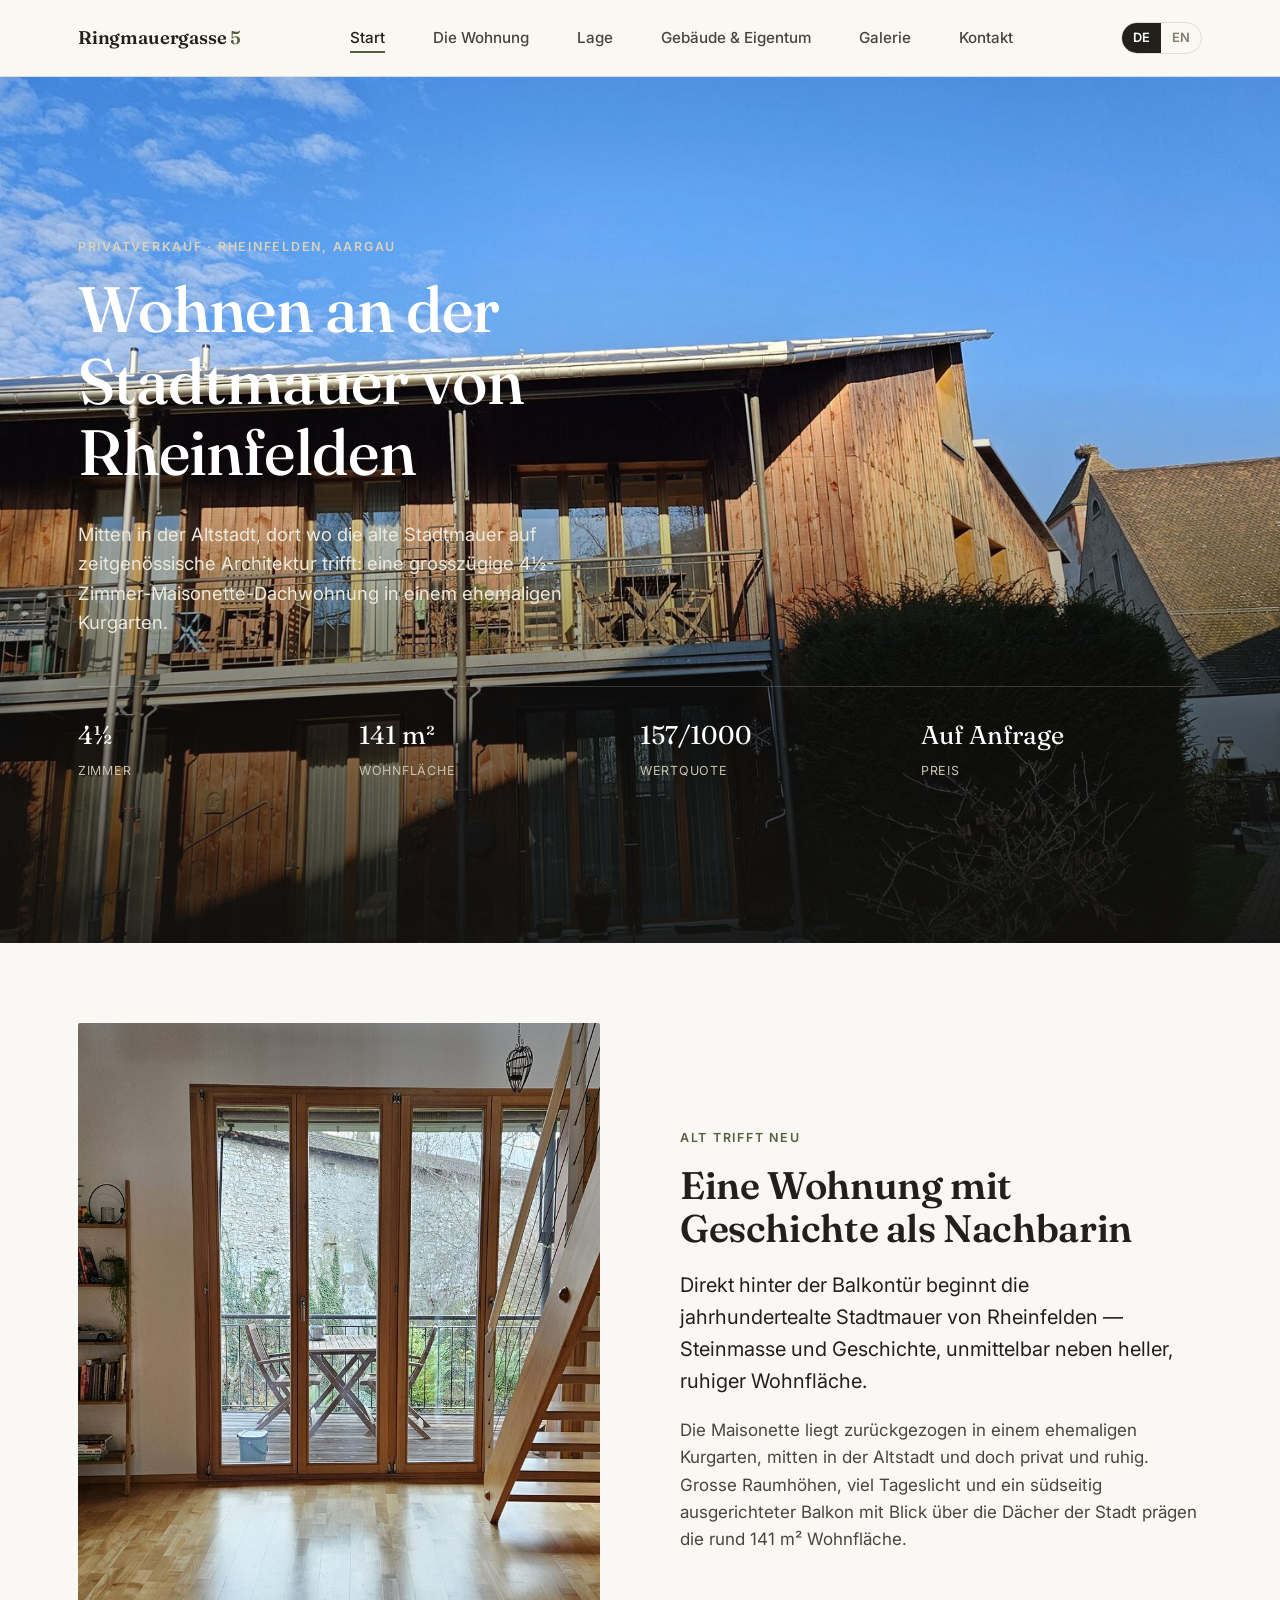
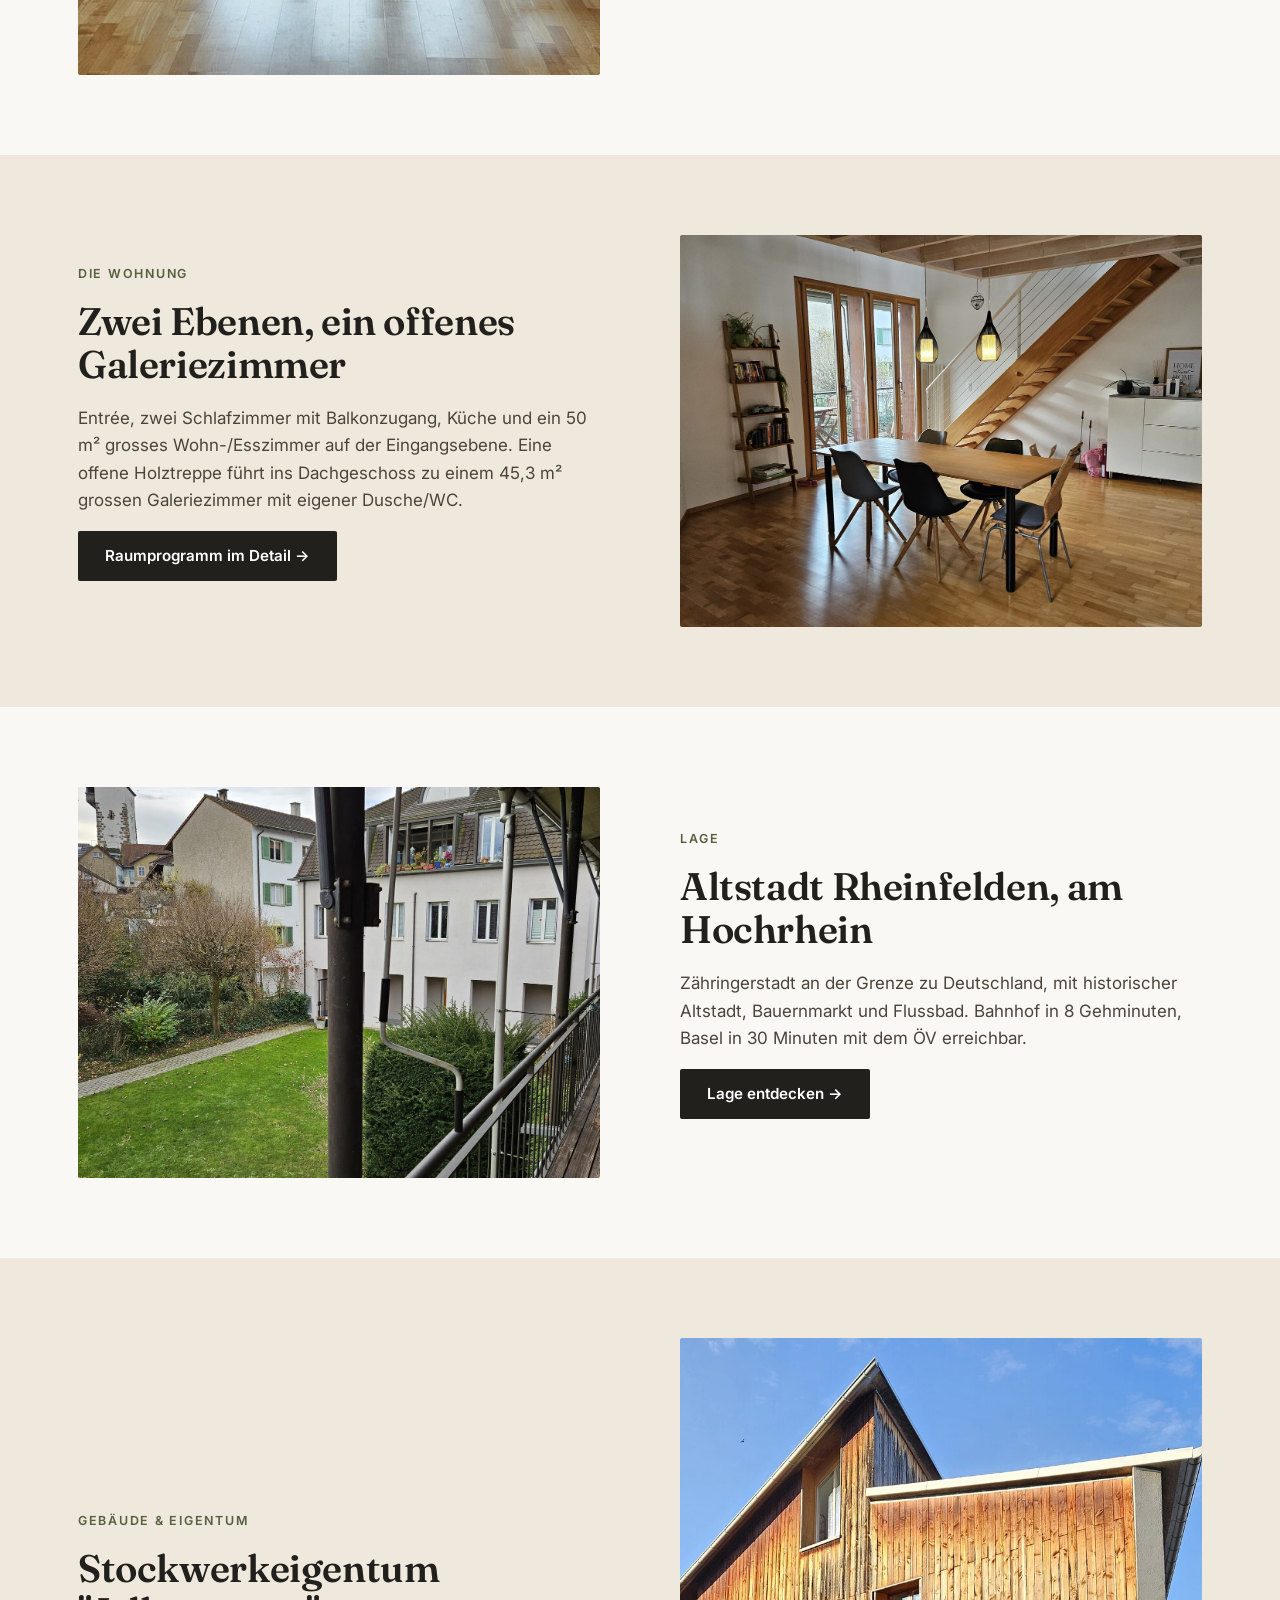
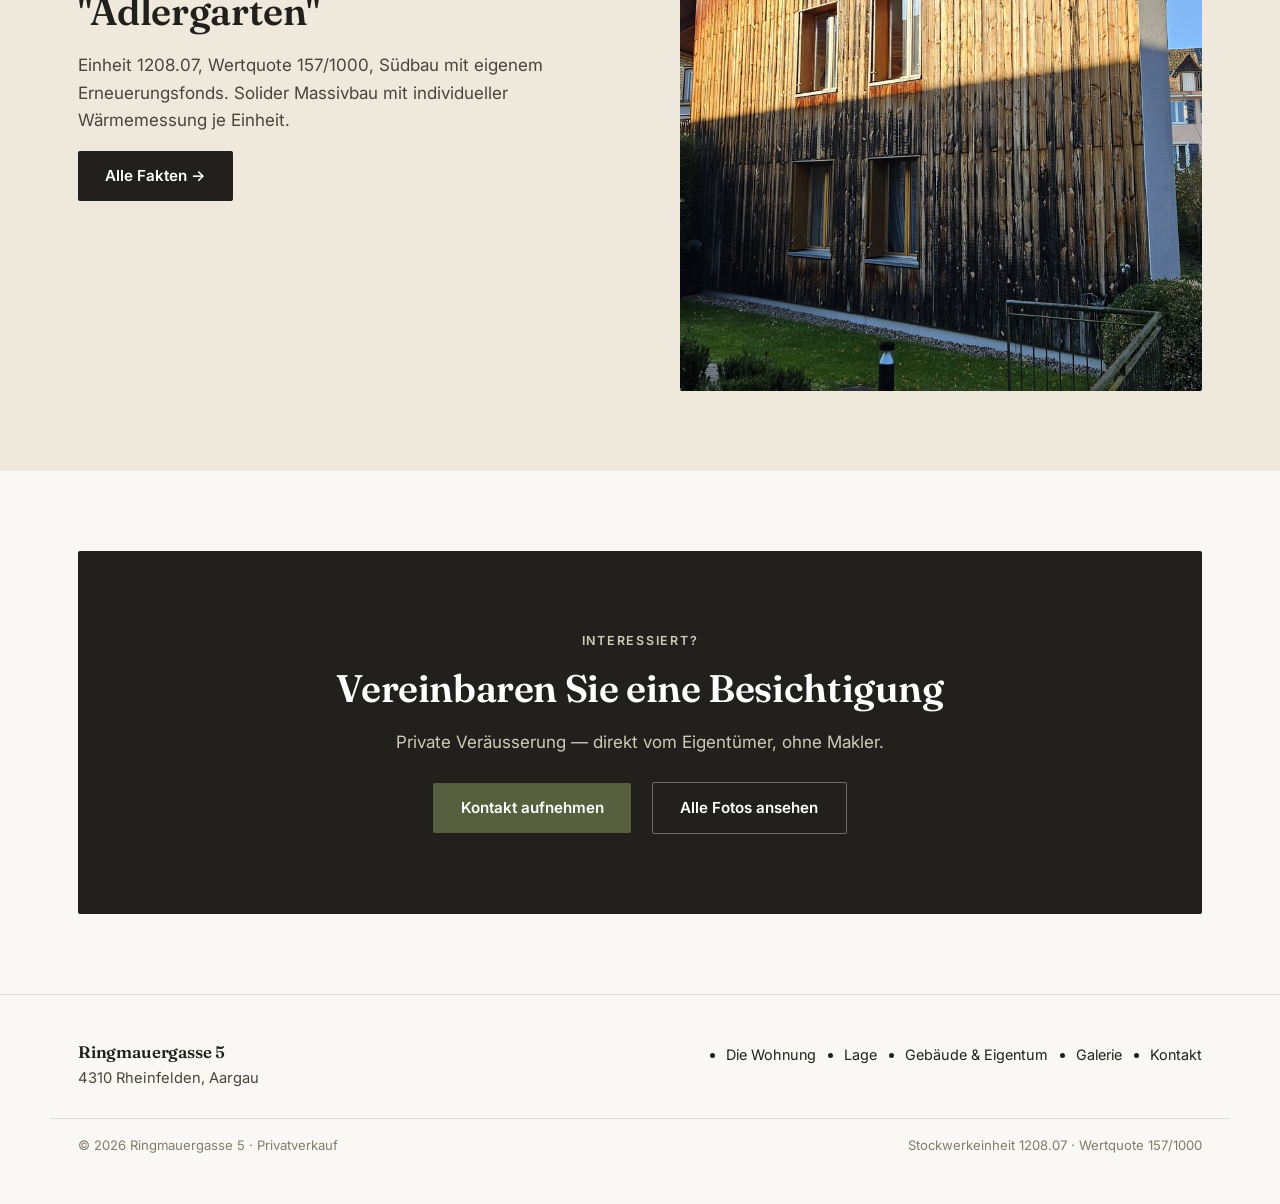
==== index.html @ 32dd04ff "Add full site: German and English pages, styles, photos" ====
<!DOCTYPE html>
<html lang="de">
<head>
<meta charset="UTF-8">
<meta name="viewport" content="width=device-width, initial-scale=1.0">
<title>Ringmauergasse 5, Rheinfelden — 4½-Zimmer-Maisonette-Dachwohnung</title>
<meta name="description" content="4½-Zimmer-Maisonette-Dachwohnung in der Altstadt von Rheinfelden, ca. 141 m², Wertquote 157/1000. Privatverkauf.">
<link rel="preconnect" href="https://fonts.googleapis.com">
<link rel="preconnect" href="https://fonts.gstatic.com" crossorigin>
<link href="https://fonts.googleapis.com/css2?family=Fraunces:opsz,wght@9..144,300..700&family=Inter:wght@400;500;600;700&display=swap" rel="stylesheet">
<link rel="stylesheet" href="assets/css/style.css">
</head>
<body>

<header class="site-header">
  <nav class="nav">
    <a href="index.html" class="nav-brand">Ringmauergasse <span>5</span></a>
    <button class="nav-toggle" aria-label="Menü">
      <span></span><span></span><span></span>
    </button>
    <ul class="nav-links">
      <li><a href="index.html" aria-current="page">Start</a></li>
      <li><a href="wohnung.html">Die Wohnung</a></li>
      <li><a href="lage.html">Lage</a></li>
      <li><a href="gebaeude.html">Gebäude &amp; Eigentum</a></li>
      <li><a href="galerie.html">Galerie</a></li>
      <li><a href="kontakt.html">Kontakt</a></li>
    </ul>
    <div class="nav-right">
      <div class="lang-toggle">
        <a href="index.html" class="active">DE</a>
        <a href="en/index.html">EN</a>
      </div>
    </div>
  </nav>
</header>

<section class="hero">
  <img src="assets/img/exterior-hero.jpg" alt="Fassade Ringmauergasse 5 im Abendlicht">
  <div class="hero-content">
    <span class="eyebrow">Privatverkauf · Rheinfelden, Aargau</span>
    <h1>Wohnen an der Stadtmauer von Rheinfelden</h1>
    <p class="hero-sub">Mitten in der Altstadt, dort wo die alte Stadtmauer auf zeitgenössische Architektur trifft: eine grosszügige 4½-Zimmer-Maisonette-Dachwohnung in einem ehemaligen Kurgarten.</p>
    <div class="facts-bar">
      <div><span class="num">4½</span><span class="label">Zimmer</span></div>
      <div><span class="num">141 m²</span><span class="label">Wohnfläche</span></div>
      <div><span class="num">157/1000</span><span class="label">Wertquote</span></div>
      <div><span class="num">Auf Anfrage</span><span class="label">Preis</span></div>
    </div>
  </div>
</section>

<section>
  <div class="container split">
    <div class="split-media tall">
      <img src="assets/img/balkon-mauer.jpg" alt="Blick vom Wohnzimmer durch die Balkontür auf die historische Stadtmauer">
    </div>
    <div>
      <span class="eyebrow">Alt trifft Neu</span>
      <h2>Eine Wohnung mit Geschichte als Nachbarin</h2>
      <p class="lede">Direkt hinter der Balkontür beginnt die jahrhundertealte Stadtmauer von Rheinfelden — Steinmasse und Geschichte, unmittelbar neben heller, ruhiger Wohnfläche.</p>
      <p>Die Maisonette liegt zurückgezogen in einem ehemaligen Kurgarten, mitten in der Altstadt und doch privat und ruhig. Grosse Raumhöhen, viel Tageslicht und ein südseitig ausgerichteter Balkon mit Blick über die Dächer der Stadt prägen die rund 141 m² Wohnfläche.</p>
    </div>
  </div>
</section>

<section class="section-alt">
  <div class="container split reverse">
    <div class="split-media wide">
      <img src="assets/img/essen-treppe.jpg" alt="Essbereich mit offener Holztreppe zur Galerie">
    </div>
    <div>
      <span class="eyebrow">Die Wohnung</span>
      <h2>Zwei Ebenen, ein offenes Galeriezimmer</h2>
      <p>Entrée, zwei Schlafzimmer mit Balkonzugang, Küche und ein 50 m² grosses Wohn-/Esszimmer auf der Eingangsebene. Eine offene Holztreppe führt ins Dachgeschoss zu einem 45,3 m² grossen Galeriezimmer mit eigener Dusche/WC.</p>
      <p><a href="wohnung.html" class="button" style="background:var(--color-ink)">Raumprogramm im Detail →</a></p>
    </div>
  </div>
</section>

<section>
  <div class="container split">
    <div class="split-media wide">
      <img src="assets/img/garten-aussicht.jpg" alt="Blick über den Gemeinschaftsgarten zu den Dächern der Altstadt">
    </div>
    <div>
      <span class="eyebrow">Lage</span>
      <h2>Altstadt Rheinfelden, am Hochrhein</h2>
      <p>Zähringerstadt an der Grenze zu Deutschland, mit historischer Altstadt, Bauernmarkt und Flussbad. Bahnhof in 8 Gehminuten, Basel in 30 Minuten mit dem ÖV erreichbar.</p>
      <p><a href="lage.html" class="button" style="background:var(--color-ink)">Lage entdecken →</a></p>
    </div>
  </div>
</section>

<section class="section-alt">
  <div class="container split reverse">
    <div class="split-media tall">
      <img src="assets/img/exterior-facade.jpg" alt="Dunkel lasierte Holzfassade des Neubaus">
    </div>
    <div>
      <span class="eyebrow">Gebäude &amp; Eigentum</span>
      <h2>Stockwerkeigentum "Adlergarten"</h2>
      <p>Einheit 1208.07, Wertquote 157/1000, Südbau mit eigenem Erneuerungsfonds. Solider Massivbau mit individueller Wärmemessung je Einheit.</p>
      <p><a href="gebaeude.html" class="button" style="background:var(--color-ink)">Alle Fakten →</a></p>
    </div>
  </div>
</section>

<section>
  <div class="container">
    <div class="cta-box">
      <span class="eyebrow" style="color:#cfc9ba">Interessiert?</span>
      <h2>Vereinbaren Sie eine Besichtigung</h2>
      <p>Private Veräusserung — direkt vom Eigentümer, ohne Makler.</p>
      <a href="kontakt.html" class="button">Kontakt aufnehmen</a>
      <a href="galerie.html" class="button-ghost">Alle Fotos ansehen</a>
    </div>
  </div>
</section>

<footer class="site-footer">
  <div class="container footer-grid">
    <div>
      <h3>Ringmauergasse 5</h3>
      <p>4310 Rheinfelden, Aargau</p>
    </div>
    <ul class="footer-links">
      <li><a href="wohnung.html">Die Wohnung</a></li>
      <li><a href="lage.html">Lage</a></li>
      <li><a href="gebaeude.html">Gebäude &amp; Eigentum</a></li>
      <li><a href="galerie.html">Galerie</a></li>
      <li><a href="kontakt.html">Kontakt</a></li>
    </ul>
  </div>
  <div class="container footer-bottom">
    <span>© 2026 Ringmauergasse 5 · Privatverkauf</span>
    <span>Stockwerkeinheit 1208.07 · Wertquote 157/1000</span>
  </div>
</footer>
<script src="assets/js/site.js"></script>
</body>
</html>
---- assets/css/style.css ----
/* ==========================================================================
   Ringmauergasse 5 — Design System
   Concept: the old town wall (stone, weight, history) meets the dark
   timber-clad addition (precise, modern, bold). Warm stone neutrals +
   near-black espresso/timber tone + a single muted garden green accent.
   ========================================================================== */

:root {
  /* Color */
  --color-bg: #faf8f4;
  --color-paper: #ffffff;
  --color-stone-100: #efe9dd;
  --color-stone-300: #ddd3bf;
  --color-stone-500: #b8a989;
  --color-ink: #21201c;
  --color-ink-soft: #4a443c;
  --color-ink-faint: #847b6c;
  --color-accent: #56603f;
  --color-accent-soft: #e7e9dd;
  --color-line: rgba(33, 32, 28, 0.12);

  /* Type */
  --font-serif: "Fraunces", "Iowan Old Style", "Georgia", serif;
  --font-sans: "Inter", -apple-system, "Helvetica Neue", Arial, sans-serif;

  /* Layout */
  --container: 1180px;
  --container-narrow: 760px;
  --space-1: 0.5rem;
  --space-2: 1rem;
  --space-3: 1.75rem;
  --space-4: 3rem;
  --space-5: 5rem;
  --space-6: 8rem;
  --radius: 2px;
}

/* ---- Reset ---- */
* { box-sizing: border-box; }
html { scroll-behavior: smooth; }
body {
  margin: 0;
  background: var(--color-bg);
  color: var(--color-ink);
  font-family: var(--font-sans);
  font-size: 17px;
  line-height: 1.6;
  -webkit-font-smoothing: antialiased;
}
img { max-width: 100%; display: block; }
a { color: inherit; text-decoration: none; }
ul { margin: 0; padding: 0; }
h1, h2, h3, h4 {
  font-family: var(--font-serif);
  font-weight: 600;
  line-height: 1.12;
  margin: 0 0 0.5em;
  letter-spacing: -0.01em;
}
h1 { font-size: clamp(2.4rem, 5vw, 4.2rem); font-weight: 500; }
h2 { font-size: clamp(1.7rem, 3vw, 2.5rem); }
h3 { font-size: 1.25rem; font-weight: 600; }
p { margin: 0 0 1em; color: var(--color-ink-soft); }
.eyebrow {
  font-family: var(--font-sans);
  font-size: 0.78rem;
  font-weight: 600;
  letter-spacing: 0.14em;
  text-transform: uppercase;
  color: var(--color-accent);
  display: block;
  margin-bottom: var(--space-2);
}

.container { max-width: var(--container); margin: 0 auto; padding: 0 var(--space-3); }
.container-narrow { max-width: var(--container-narrow); margin: 0 auto; padding: 0 var(--space-3); }

/* ---- Header / Nav ---- */
.site-header {
  position: sticky;
  top: 0;
  z-index: 50;
  background: rgba(250, 248, 244, 0.92);
  backdrop-filter: saturate(180%) blur(10px);
  border-bottom: 1px solid var(--color-line);
}
.nav {
  max-width: var(--container);
  margin: 0 auto;
  padding: 0 var(--space-3);
  display: flex;
  align-items: center;
  justify-content: space-between;
  height: 76px;
}
.nav-brand {
  font-family: var(--font-serif);
  font-size: 1.15rem;
  font-weight: 600;
  letter-spacing: -0.01em;
}
.nav-brand span { color: var(--color-accent); }
.nav-links {
  display: flex;
  gap: var(--space-4);
  list-style: none;
  font-size: 0.95rem;
  font-weight: 500;
}
.nav-links a {
  position: relative;
  padding: 0.3em 0;
  color: var(--color-ink-soft);
  transition: color 0.15s ease;
}
.nav-links a:hover, .nav-links a[aria-current="page"] { color: var(--color-ink); }
.nav-links a[aria-current="page"]::after {
  content: "";
  position: absolute;
  left: 0; right: 0; bottom: -2px;
  height: 2px;
  background: var(--color-accent);
}
.nav-right { display: flex; align-items: center; gap: var(--space-3); }
.lang-toggle {
  display: flex;
  border: 1px solid var(--color-line);
  border-radius: 20px;
  overflow: hidden;
  font-size: 0.8rem;
  font-weight: 600;
}
.lang-toggle a {
  padding: 0.4em 0.85em;
  color: var(--color-ink-faint);
}
.lang-toggle a.active { background: var(--color-ink); color: var(--color-paper); }
.nav-toggle {
  display: none;
  background: none;
  border: none;
  cursor: pointer;
  padding: 0.4em;
}
.nav-toggle span {
  display: block;
  width: 22px;
  height: 2px;
  background: var(--color-ink);
  margin: 5px 0;
}

@media (max-width: 860px) {
  .nav-links {
    position: absolute;
    top: 76px; left: 0; right: 0;
    flex-direction: column;
    gap: 0;
    background: var(--color-bg);
    border-bottom: 1px solid var(--color-line);
    max-height: 0;
    overflow: hidden;
    transition: max-height 0.25s ease;
  }
  .nav-links.open { max-height: 60vh; }
  .nav-links li { width: 100%; }
  .nav-links a { display: block; padding: 1em var(--space-3); }
  .nav-toggle { display: block; }
}

/* ---- Hero ---- */
.hero {
  position: relative;
  min-height: 78vh;
  display: flex;
  align-items: flex-end;
  background: var(--color-ink);
  overflow: hidden;
}
.hero img {
  position: absolute;
  inset: 0;
  width: 100%;
  height: 100%;
  object-fit: cover;
}
.hero::after {
  content: "";
  position: absolute;
  inset: 0;
  background: linear-gradient(180deg, rgba(33,32,28,0) 35%, rgba(20,19,16,0.82) 100%);
}
.hero-content {
  position: relative;
  z-index: 2;
  color: #fff;
  padding: var(--space-5) var(--space-3) var(--space-5);
  max-width: var(--container);
  margin: 0 auto;
  width: 100%;
}
.hero-content .eyebrow { color: #d8d2bd; }
.hero h1 { color: #fff; max-width: 16ch; }
.hero-sub {
  color: #ece8dc;
  font-size: 1.15rem;
  max-width: 42ch;
  margin-top: var(--space-2);
}
.page-hero {
  min-height: 46vh;
}

/* ---- Key facts bar ---- */
.facts-bar {
  display: grid;
  grid-template-columns: repeat(4, 1fr);
  border-top: 1px solid rgba(255,255,255,0.18);
  margin-top: var(--space-4);
  padding-top: var(--space-3);
}
.facts-bar div { padding-right: var(--space-3); }
.facts-bar .num {
  font-family: var(--font-serif);
  font-size: 1.6rem;
  display: block;
  color: #fff;
}
.facts-bar .label {
  font-size: 0.78rem;
  letter-spacing: 0.06em;
  text-transform: uppercase;
  color: #c8c2ae;
}
@media (max-width: 700px) {
  .facts-bar { grid-template-columns: repeat(2, 1fr); row-gap: var(--space-3); }
}

/* ---- Sections ---- */
section { padding: var(--space-5) 0; }
.section-tight { padding: var(--space-4) 0; }
.section-alt { background: var(--color-stone-100); }
.section-dark { background: var(--color-ink); color: #fff; }
.section-dark p { color: #cfc9ba; }
.section-dark h2 { color: #fff; }

.lede {
  font-size: 1.25rem;
  color: var(--color-ink);
  max-width: 38ch;
}

.split {
  display: grid;
  grid-template-columns: 1fr 1fr;
  gap: var(--space-5);
  align-items: center;
}
.split.reverse .split-media { order: 2; }
@media (max-width: 860px) {
  .split { grid-template-columns: 1fr; gap: var(--space-3); }
  .split.reverse .split-media { order: 0; }
}
.split-media img { border-radius: var(--radius); width: 100%; height: 100%; object-fit: cover; }
.split-media.tall img { aspect-ratio: 4/5; }
.split-media.wide img { aspect-ratio: 4/3; }

/* ---- Room list / facts table ---- */
.room-list { border-top: 1px solid var(--color-line); margin-top: var(--space-3); }
.room-list .room {
  display: flex;
  justify-content: space-between;
  gap: var(--space-3);
  padding: var(--space-2) 0;
  border-bottom: 1px solid var(--color-line);
}
.room-list .room-name { font-weight: 500; color: var(--color-ink); }
.room-list .room-size {
  font-family: var(--font-serif);
  color: var(--color-ink-faint);
  white-space: nowrap;
}

.fact-grid {
  display: grid;
  grid-template-columns: repeat(3, 1fr);
  gap: var(--space-3);
  margin-top: var(--space-3);
}
.fact-card {
  background: var(--color-paper);
  border: 1px solid var(--color-line);
  padding: var(--space-3);
}
.fact-card .num { font-family: var(--font-serif); font-size: 1.7rem; display: block; }
.fact-card .label { font-size: 0.85rem; color: var(--color-ink-faint); margin-top: 0.2em; }
@media (max-width: 700px) {
  .fact-grid { grid-template-columns: 1fr 1fr; }
}

/* ---- Photo grid (Galerie) ---- */
.photo-grid {
  display: grid;
  grid-template-columns: repeat(3, 1fr);
  gap: var(--space-2);
}
.photo-grid img { width: 100%; height: 100%; object-fit: cover; aspect-ratio: 4/3; border-radius: var(--radius); }
.photo-grid figure { margin: 0; }
.photo-grid figure.tall img { aspect-ratio: 3/4; }
.photo-grid figcaption {
  font-size: 0.8rem;
  color: var(--color-ink-faint);
  margin-top: 0.4em;
}
@media (max-width: 860px) {
  .photo-grid { grid-template-columns: repeat(2, 1fr); }
}
@media (max-width: 540px) {
  .photo-grid { grid-template-columns: 1fr; }
}

/* ---- Distances list ---- */
.distance-list { margin-top: var(--space-3); }
.distance-list .row {
  display: flex;
  justify-content: space-between;
  padding: 0.6em 0;
  border-bottom: 1px solid var(--color-line);
  font-size: 0.98rem;
}
.distance-list .row span:last-child { font-family: var(--font-serif); color: var(--color-ink); }

/* ---- CTA / Contact ---- */
.cta-box {
  background: var(--color-ink);
  color: #fff;
  padding: var(--space-5) var(--space-4);
  border-radius: var(--radius);
  text-align: center;
}
.cta-box h2 { color: #fff; }
.cta-box p { color: #cfc9ba; max-width: 48ch; margin: 0 auto 1.5em; }
.button {
  display: inline-block;
  background: var(--color-accent);
  color: #fff;
  font-weight: 600;
  font-size: 0.95rem;
  padding: 0.85em 1.8em;
  border-radius: 2px;
  transition: background 0.15s ease;
}
.button:hover { background: #444f31; }
.button-ghost {
  display: inline-block;
  border: 1px solid rgba(255,255,255,0.35);
  color: #fff;
  font-weight: 600;
  font-size: 0.95rem;
  padding: 0.85em 1.8em;
  border-radius: 2px;
  margin-left: var(--space-2);
}
.contact-grid {
  display: grid;
  grid-template-columns: repeat(2, 1fr);
  gap: var(--space-3);
  margin-top: var(--space-4);
}
.contact-card {
  background: var(--color-paper);
  border: 1px solid var(--color-line);
  padding: var(--space-4);
}
.contact-card h3 { margin-bottom: 0.3em; }
.contact-card a.value {
  font-family: var(--font-serif);
  font-size: 1.3rem;
  color: var(--color-ink);
}
@media (max-width: 700px) {
  .contact-grid { grid-template-columns: 1fr; }
}

/* ---- Footer ---- */
.site-footer {
  border-top: 1px solid var(--color-line);
  padding: var(--space-4) 0;
}
.footer-grid {
  display: flex;
  justify-content: space-between;
  align-items: flex-start;
  flex-wrap: wrap;
  gap: var(--space-3);
}
.footer-grid h3 { font-size: 1.05rem; margin-bottom: 0.3em; }
.footer-grid p { font-size: 0.92rem; margin: 0; }
.footer-links { display: flex; gap: var(--space-3); font-size: 0.9rem; }
.footer-bottom {
  margin-top: var(--space-3);
  padding-top: var(--space-2);
  border-top: 1px solid var(--color-line);
  font-size: 0.82rem;
  color: var(--color-ink-faint);
  display: flex;
  justify-content: space-between;
  flex-wrap: wrap;
  gap: 0.5em;
}

/* ---- Misc ---- */
.placeholder-note {
  display: inline-block;
  margin-top: 0.6em;
  font-size: 0.82rem;
  color: var(--color-ink-faint);
  font-style: italic;
}
.divider { border: none; border-top: 1px solid var(--color-line); margin: var(--space-4) 0; }
.center { text-align: center; }
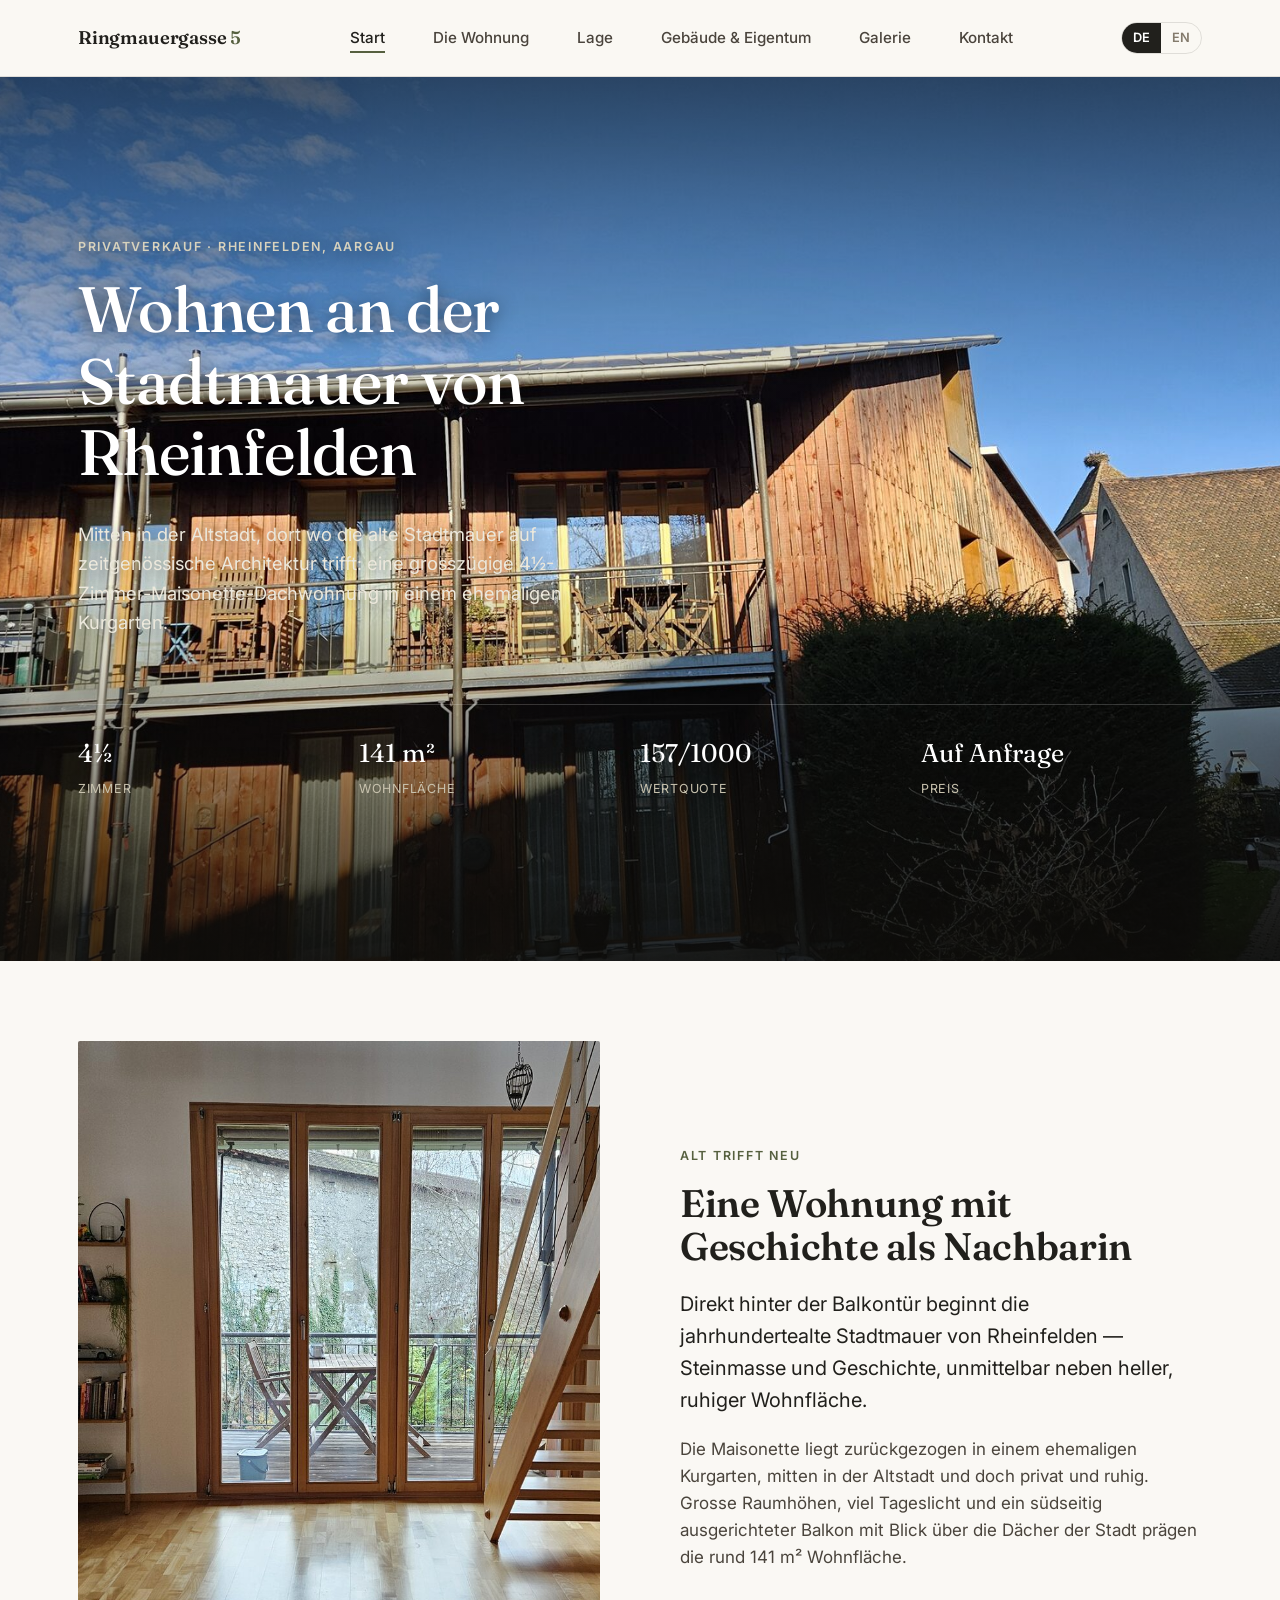
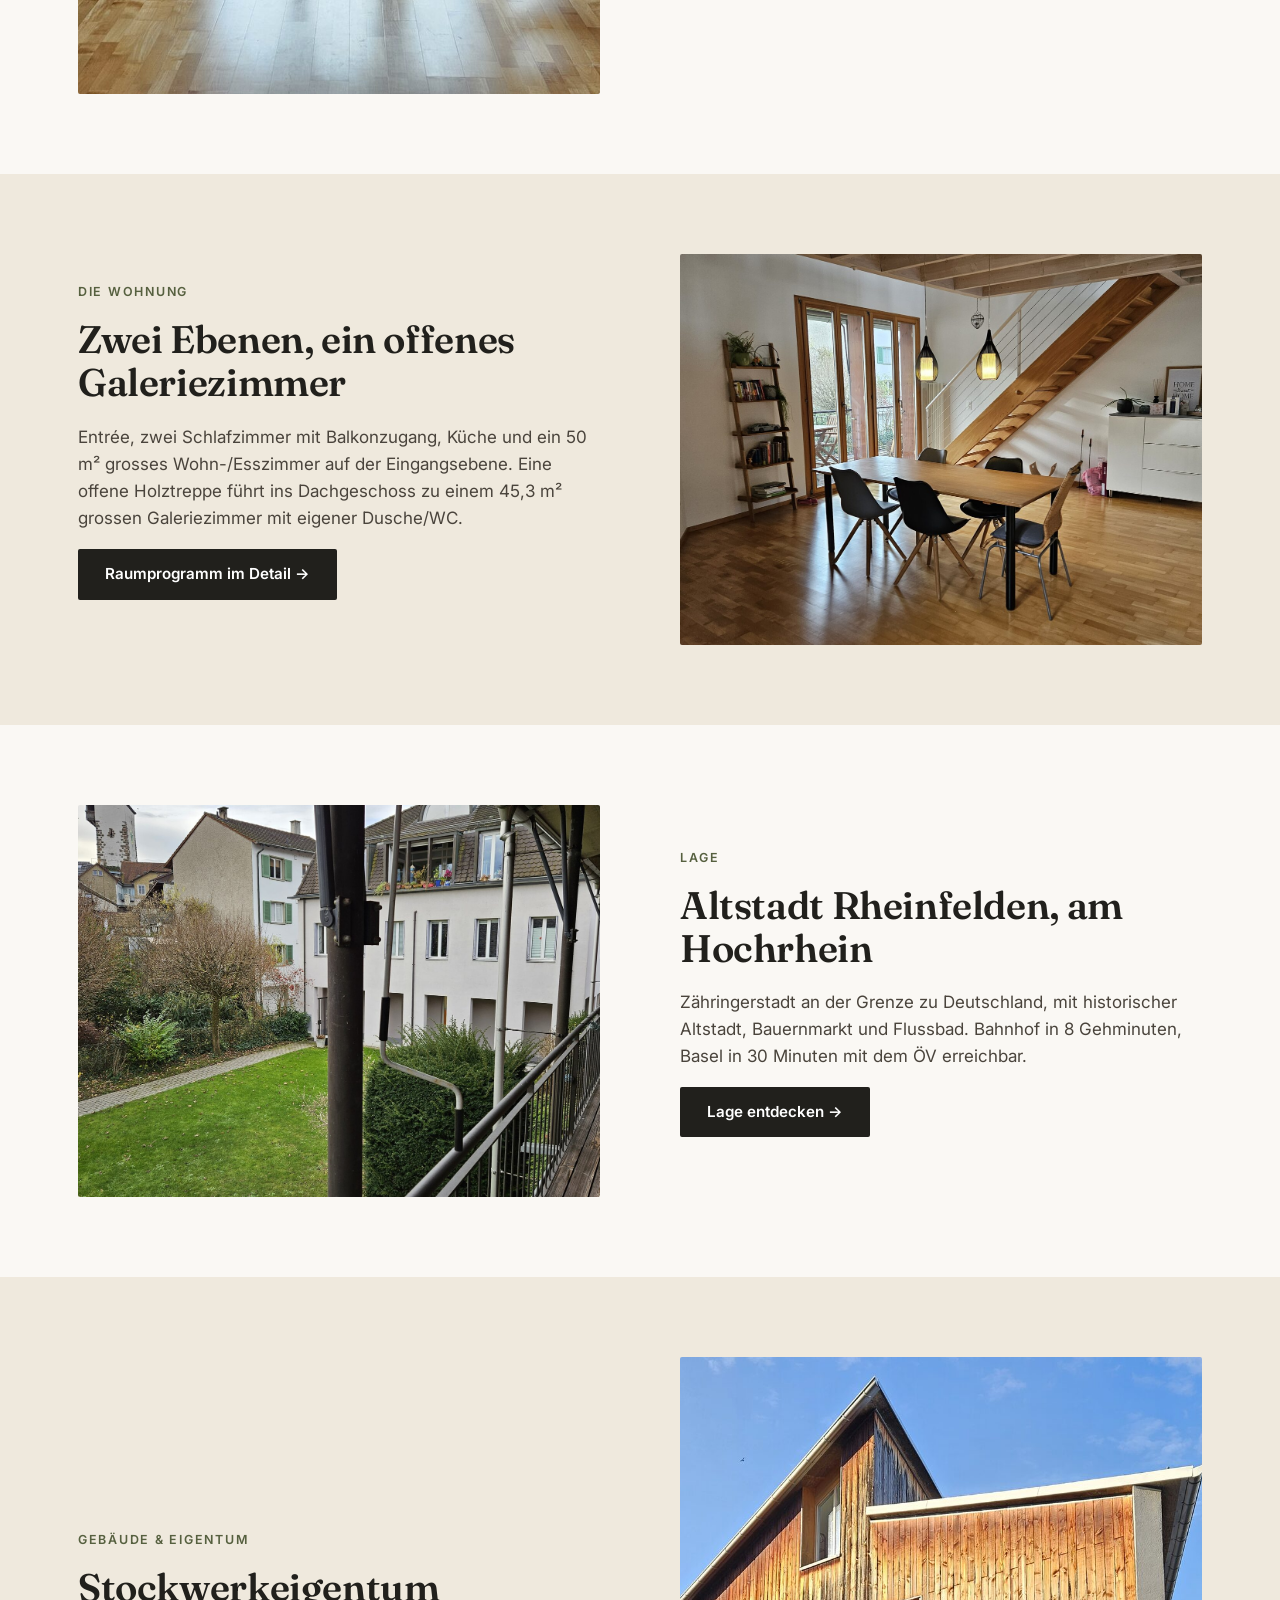
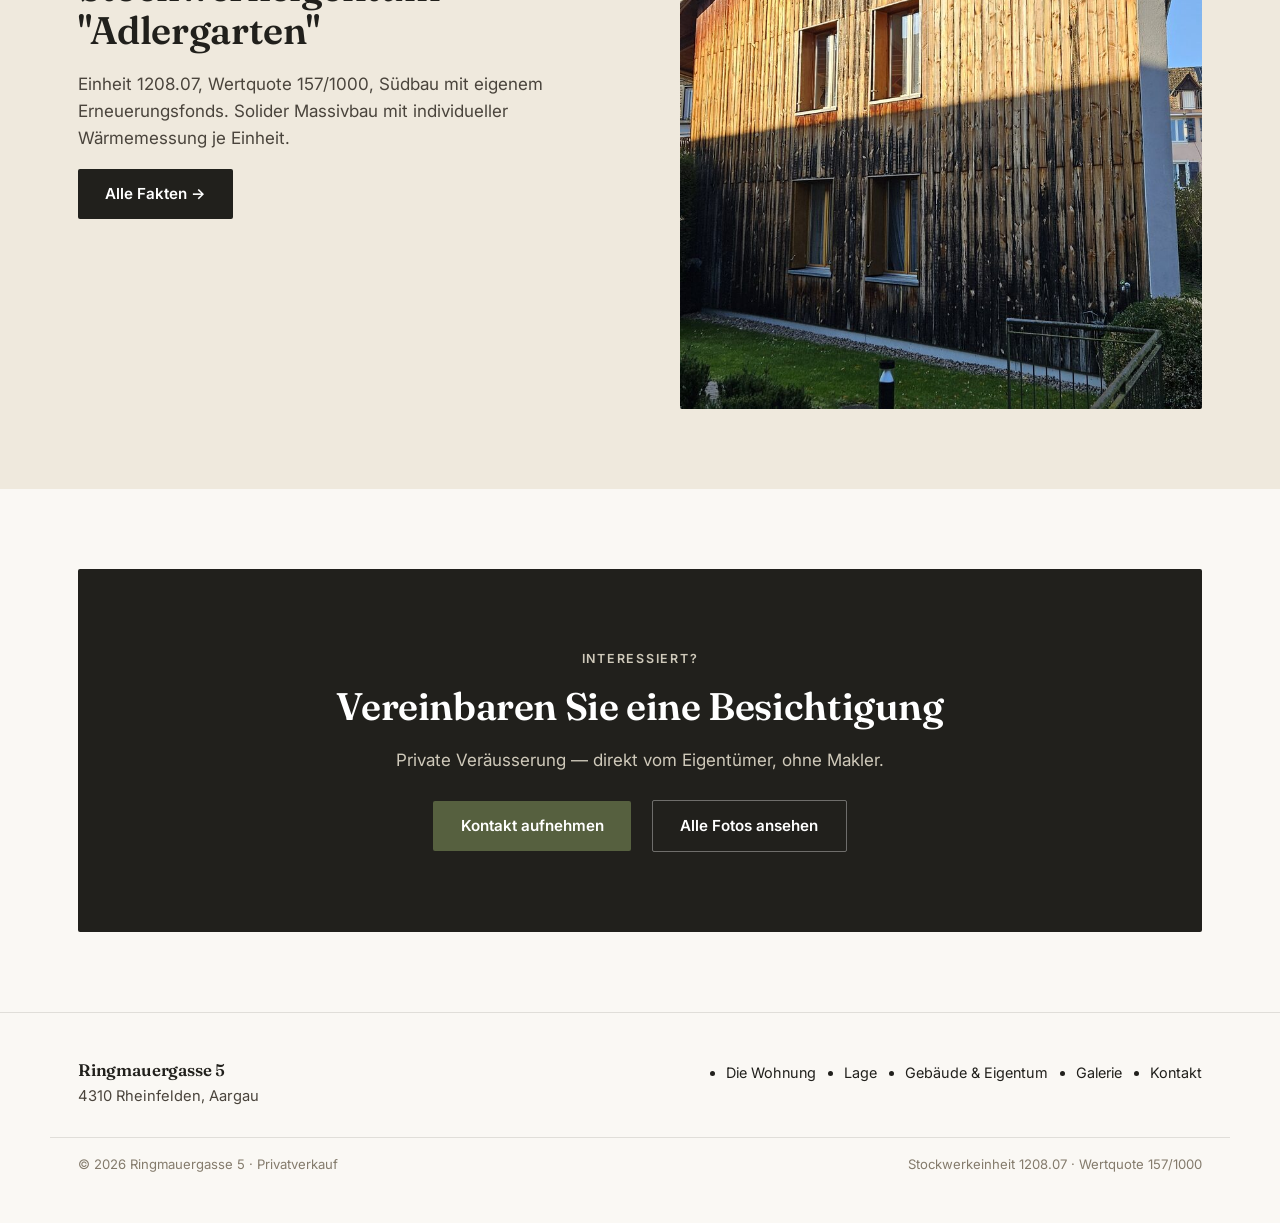
==== commit 97924a05: "Fix hero headline position and contrast" ====
--- a/index.html
+++ b/index.html
@@ -35,12 +35,14 @@
   </nav>
 </header>
 
-<section class="hero">
+<section class="hero hero-home">
   <img src="assets/img/exterior-hero.jpg" alt="Fassade Ringmauergasse 5 im Abendlicht">
   <div class="hero-content">
-    <span class="eyebrow">Privatverkauf · Rheinfelden, Aargau</span>
-    <h1>Wohnen an der Stadtmauer von Rheinfelden</h1>
-    <p class="hero-sub">Mitten in der Altstadt, dort wo die alte Stadtmauer auf zeitgenössische Architektur trifft: eine grosszügige 4½-Zimmer-Maisonette-Dachwohnung in einem ehemaligen Kurgarten.</p>
+    <div class="hero-text">
+      <span class="eyebrow">Privatverkauf · Rheinfelden, Aargau</span>
+      <h1>Wohnen an der Stadtmauer von Rheinfelden</h1>
+      <p class="hero-sub">Mitten in der Altstadt, dort wo die alte Stadtmauer auf zeitgenössische Architektur trifft: eine grosszügige 4½-Zimmer-Maisonette-Dachwohnung in einem ehemaligen Kurgarten.</p>
+    </div>
     <div class="facts-bar">
       <div><span class="num">4½</span><span class="label">Zimmer</span></div>
       <div><span class="num">141 m²</span><span class="label">Wohnfläche</span></div>
--- a/assets/css/style.css
+++ b/assets/css/style.css
@@ -211,6 +211,38 @@
   min-height: 46vh;
 }
 
+/* Home hero: headline group anchored high (in the sky), facts-bar anchored
+   low — independent of each other, so the headline never has to compete
+   with the roofline/facade for contrast. */
+.hero-home {
+  align-items: stretch;
+}
+.hero-home::after {
+  background: linear-gradient(
+    180deg,
+    rgba(15, 14, 11, 0.58) 0%,
+    rgba(15, 14, 11, 0.26) 24%,
+    rgba(15, 14, 11, 0) 42%,
+    rgba(15, 14, 11, 0) 58%,
+    rgba(15, 14, 11, 0.55) 84%,
+    rgba(15, 14, 11, 0.82) 100%
+  );
+}
+.hero-home .hero-content {
+  display: flex;
+  flex-direction: column;
+  justify-content: space-between;
+  height: 100%;
+}
+.hero-home .hero-text {
+  max-width: 46ch;
+}
+.hero-home .eyebrow,
+.hero-home h1,
+.hero-home .hero-sub {
+  text-shadow: 0 3px 18px rgba(0, 0, 0, 0.55);
+}
+
 /* ---- Key facts bar ---- */
 .facts-bar {
   display: grid;
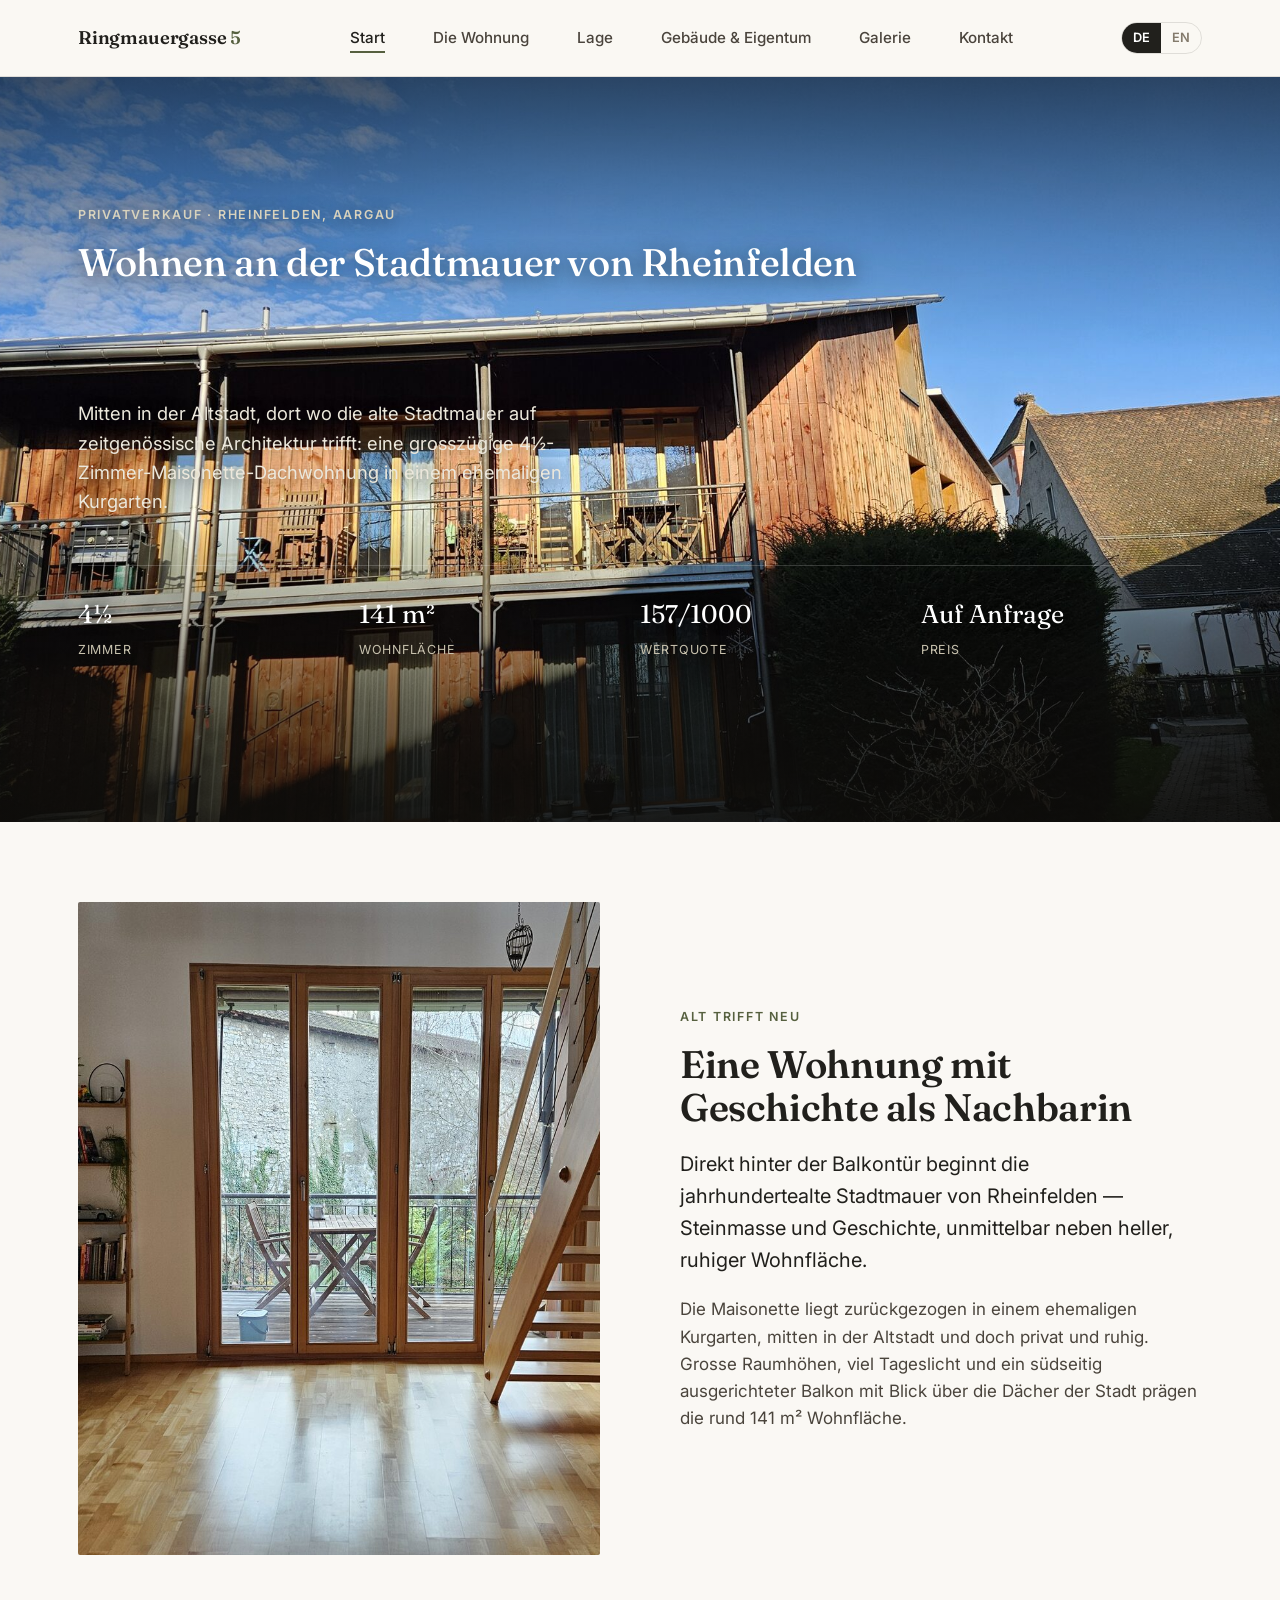
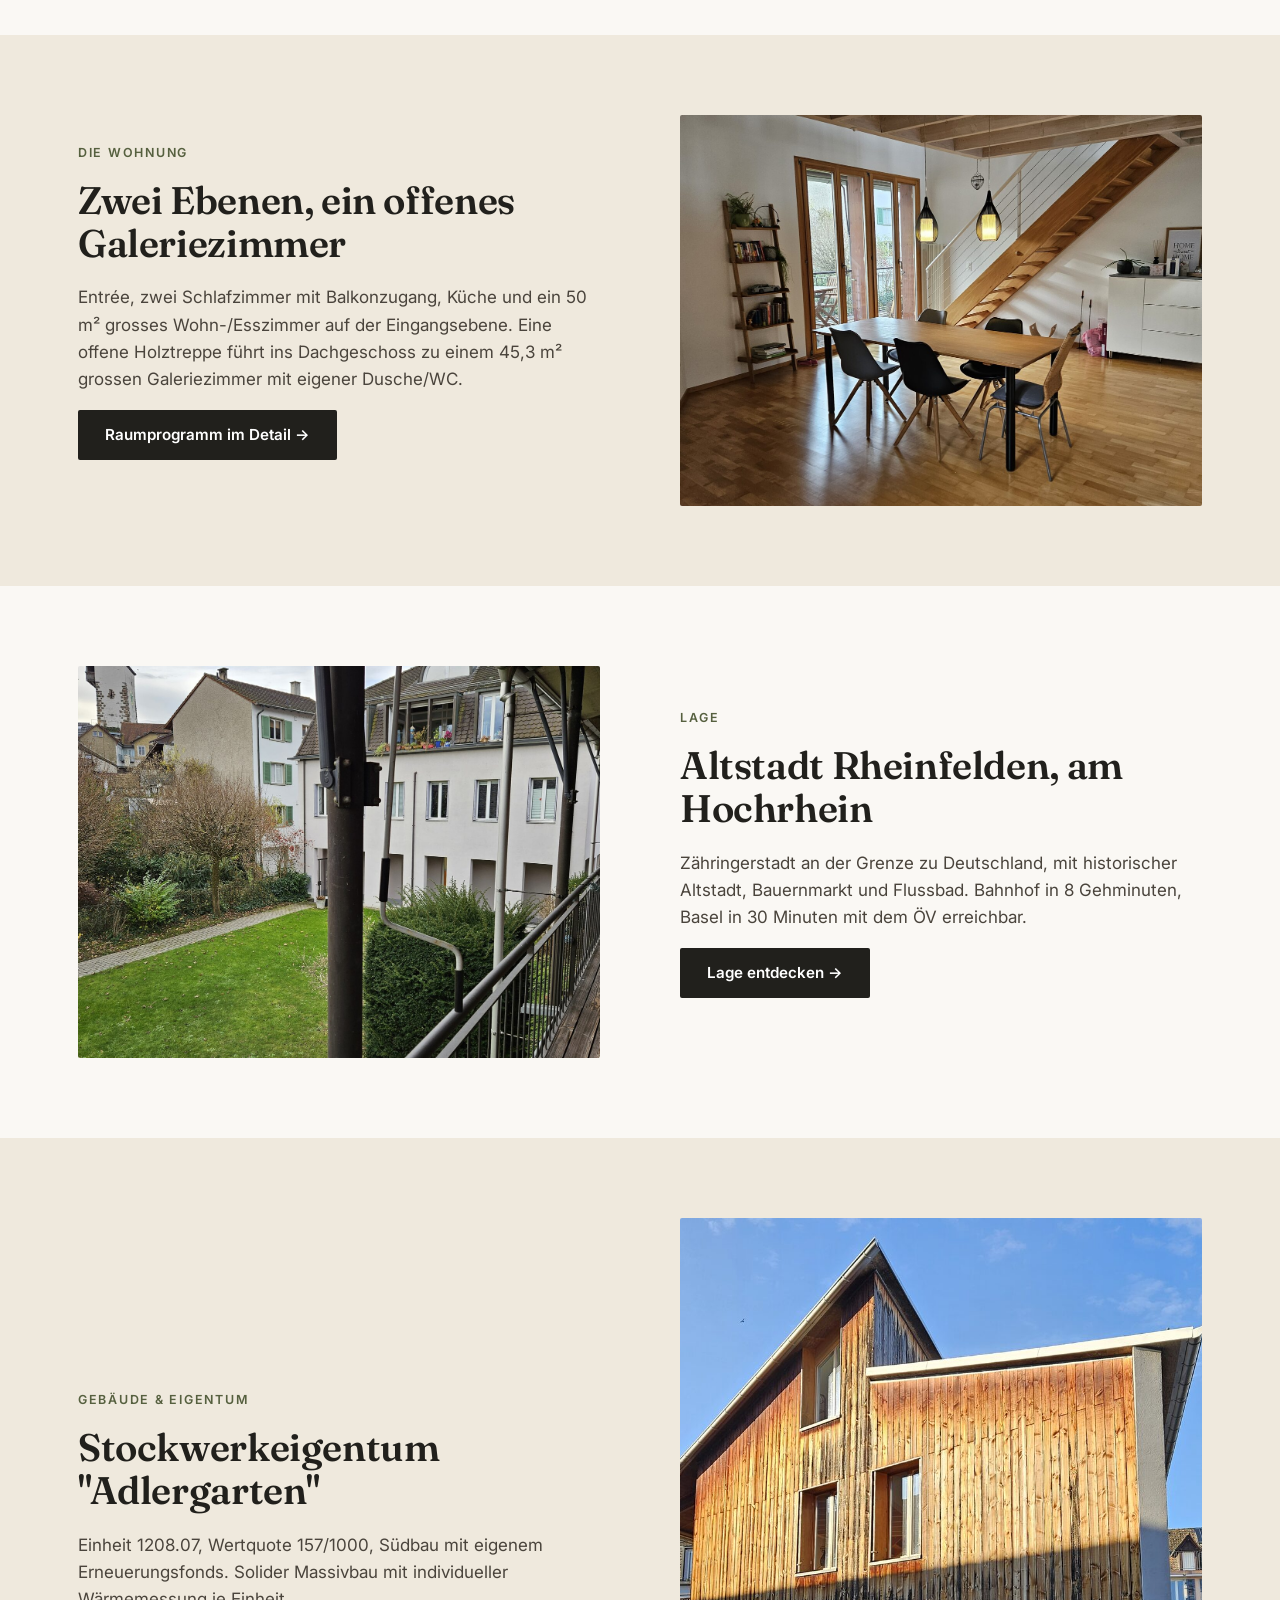
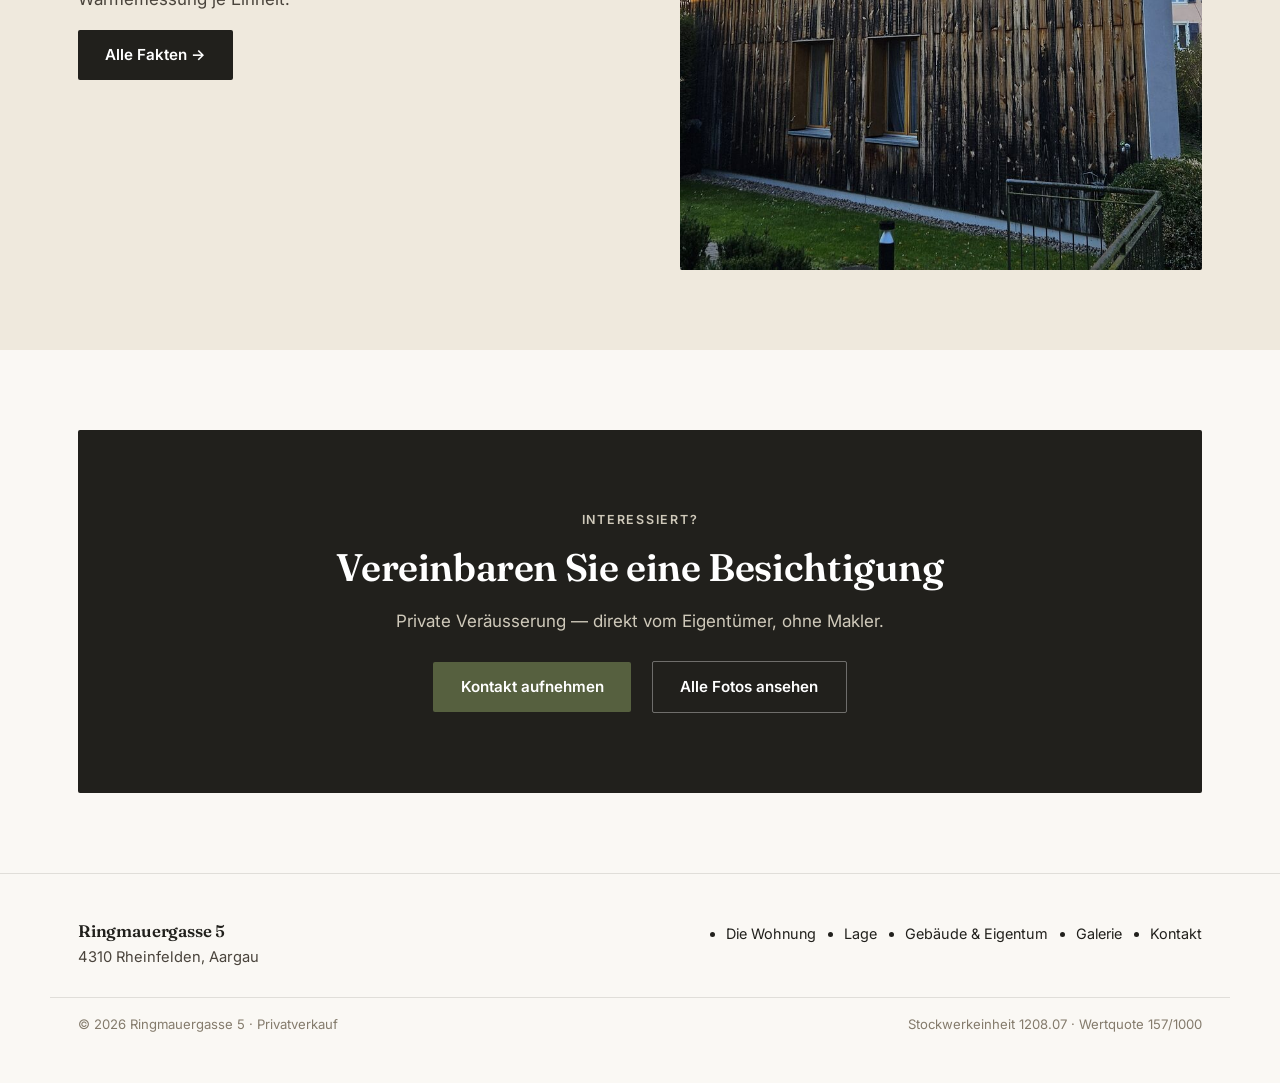
==== commit cf1eff11: "adjusting home page headline" ====
--- a/index.html
+++ b/index.html
@@ -37,12 +37,12 @@
 
 <section class="hero hero-home">
   <img src="assets/img/exterior-hero.jpg" alt="Fassade Ringmauergasse 5 im Abendlicht">
+  <div class="hero-headline">
+    <span class="eyebrow">Privatverkauf · Rheinfelden, Aargau</span>
+    <h1>Wohnen an der Stadtmauer von Rheinfelden</h1>
+  </div>
   <div class="hero-content">
-    <div class="hero-text">
-      <span class="eyebrow">Privatverkauf · Rheinfelden, Aargau</span>
-      <h1>Wohnen an der Stadtmauer von Rheinfelden</h1>
-      <p class="hero-sub">Mitten in der Altstadt, dort wo die alte Stadtmauer auf zeitgenössische Architektur trifft: eine grosszügige 4½-Zimmer-Maisonette-Dachwohnung in einem ehemaligen Kurgarten.</p>
-    </div>
+    <p class="hero-sub">Mitten in der Altstadt, dort wo die alte Stadtmauer auf zeitgenössische Architektur trifft: eine grosszügige 4½-Zimmer-Maisonette-Dachwohnung in einem ehemaligen Kurgarten.</p>
     <div class="facts-bar">
       <div><span class="num">4½</span><span class="label">Zimmer</span></div>
       <div><span class="num">141 m²</span><span class="label">Wohnfläche</span></div>
--- a/assets/css/style.css
+++ b/assets/css/style.css
@@ -211,36 +211,57 @@
   min-height: 46vh;
 }
 
-/* Home hero: headline group anchored high (in the sky), facts-bar anchored
-   low — independent of each other, so the headline never has to compete
-   with the roofline/facade for contrast. */
+/* Home hero: one-line headline set high in the sky, fully clear of the
+   roofline; supporting line + facts-bar grouped low, against the darker
+   base of the photo where contrast is already strong. */
 .hero-home {
-  align-items: stretch;
+  display: flex;
+  flex-direction: column;
+  justify-content: space-between;
 }
 .hero-home::after {
   background: linear-gradient(
     180deg,
     rgba(15, 14, 11, 0.58) 0%,
-    rgba(15, 14, 11, 0.26) 24%,
-    rgba(15, 14, 11, 0) 42%,
-    rgba(15, 14, 11, 0) 58%,
+    rgba(15, 14, 11, 0.22) 22%,
+    rgba(15, 14, 11, 0) 38%,
+    rgba(15, 14, 11, 0) 60%,
     rgba(15, 14, 11, 0.55) 84%,
     rgba(15, 14, 11, 0.82) 100%
   );
 }
-.hero-home .hero-content {
-  display: flex;
-  flex-direction: column;
-  justify-content: space-between;
-  height: 100%;
-}
-.hero-home .hero-text {
-  max-width: 46ch;
-}
-.hero-home .eyebrow,
-.hero-home h1,
+.hero-home .hero-headline {
+  position: relative;
+  z-index: 2;
+  width: 100%;
+  max-width: var(--container);
+  margin: 0 auto;
+  padding: var(--space-4) var(--space-3) 0;
+  box-sizing: border-box;
+}
+.hero-home .hero-headline .eyebrow {
+  color: #d8d2bd;
+  text-shadow: 0 3px 16px rgba(0, 0, 0, 0.55);
+}
+.hero-home h1 {
+  color: #fff;
+  max-width: none;
+  white-space: nowrap;
+  font-size: clamp(1.7rem, 3vw, 2.4rem);
+  text-shadow: 0 3px 20px rgba(0, 0, 0, 0.55);
+}
 .hero-home .hero-sub {
-  text-shadow: 0 3px 18px rgba(0, 0, 0, 0.55);
+  text-shadow: 0 2px 14px rgba(0, 0, 0, 0.5);
+}
+.hero-home .facts-bar .num {
+  text-shadow: 0 2px 12px rgba(0, 0, 0, 0.45);
+}
+@media (max-width: 860px) {
+  .hero-home h1 {
+    white-space: normal;
+    max-width: 20ch;
+    font-size: clamp(1.8rem, 6vw, 2.6rem);
+  }
 }
 
 /* ---- Key facts bar ---- */
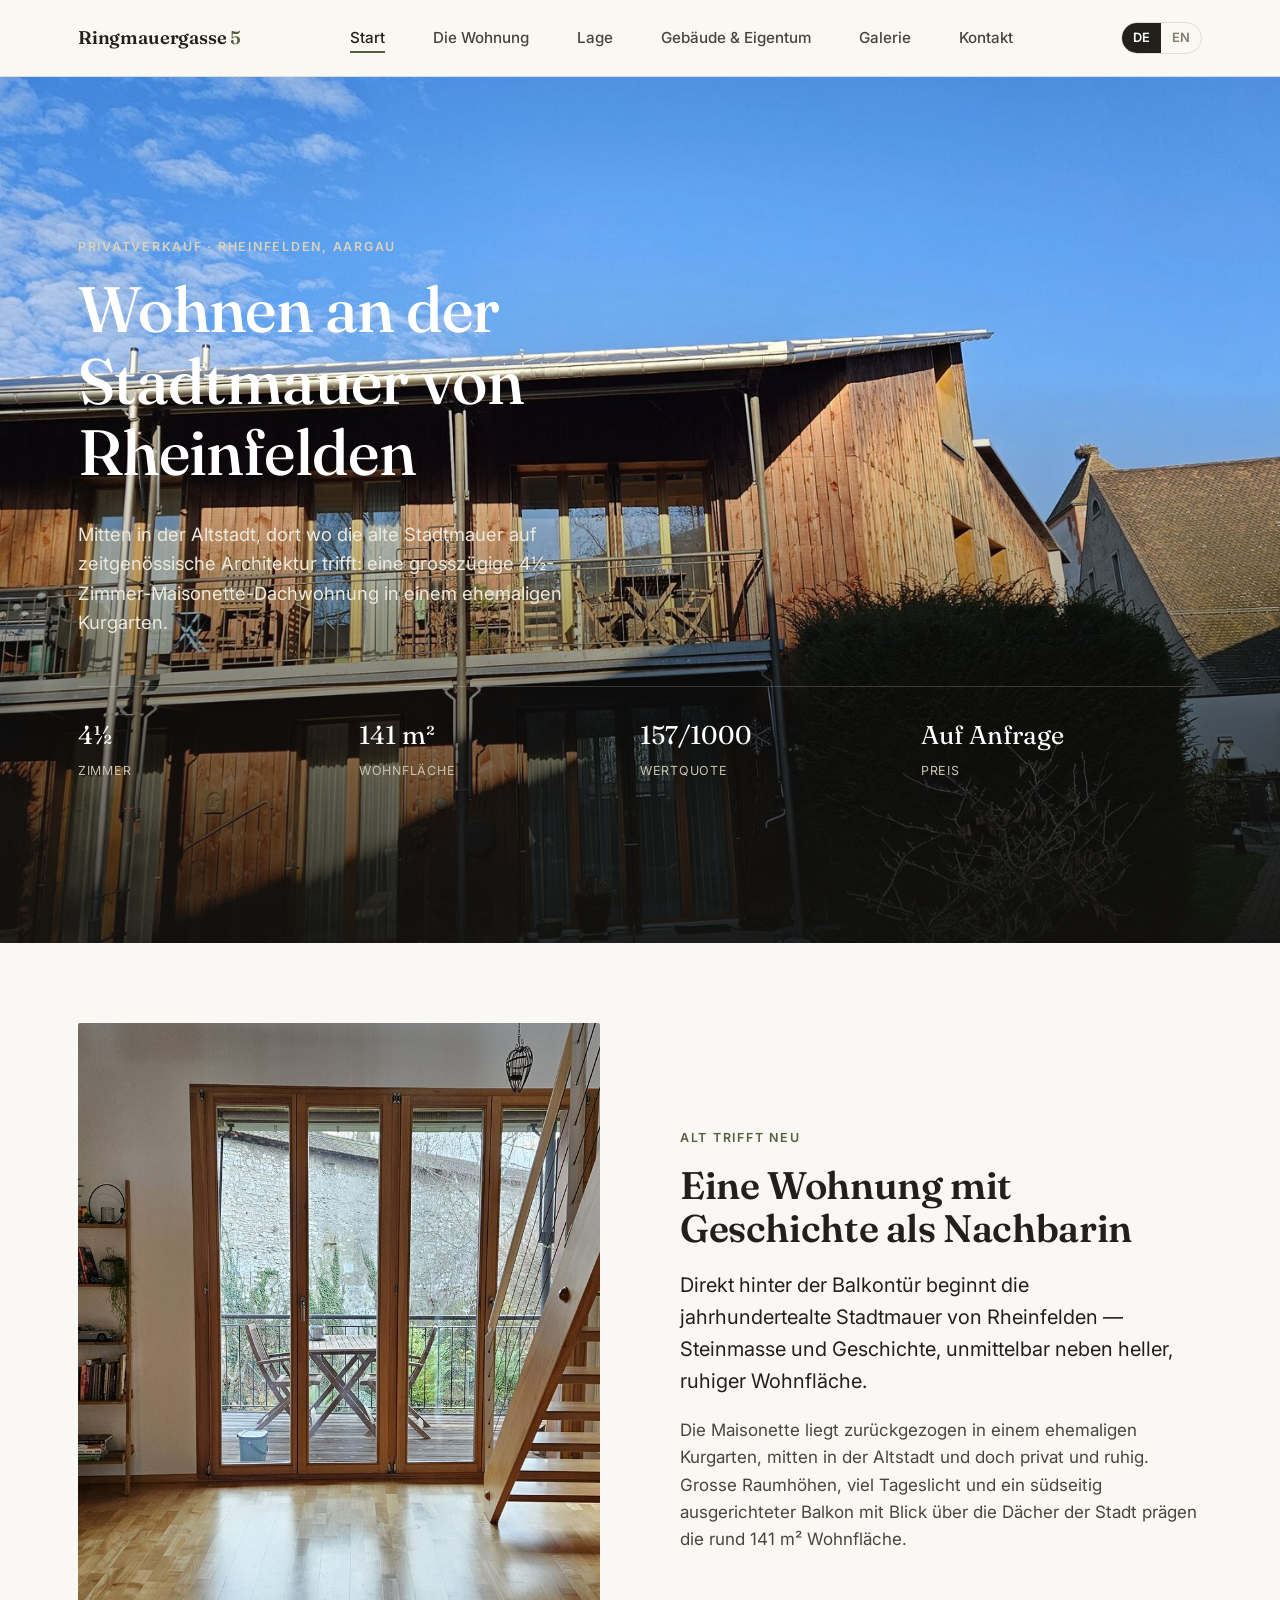
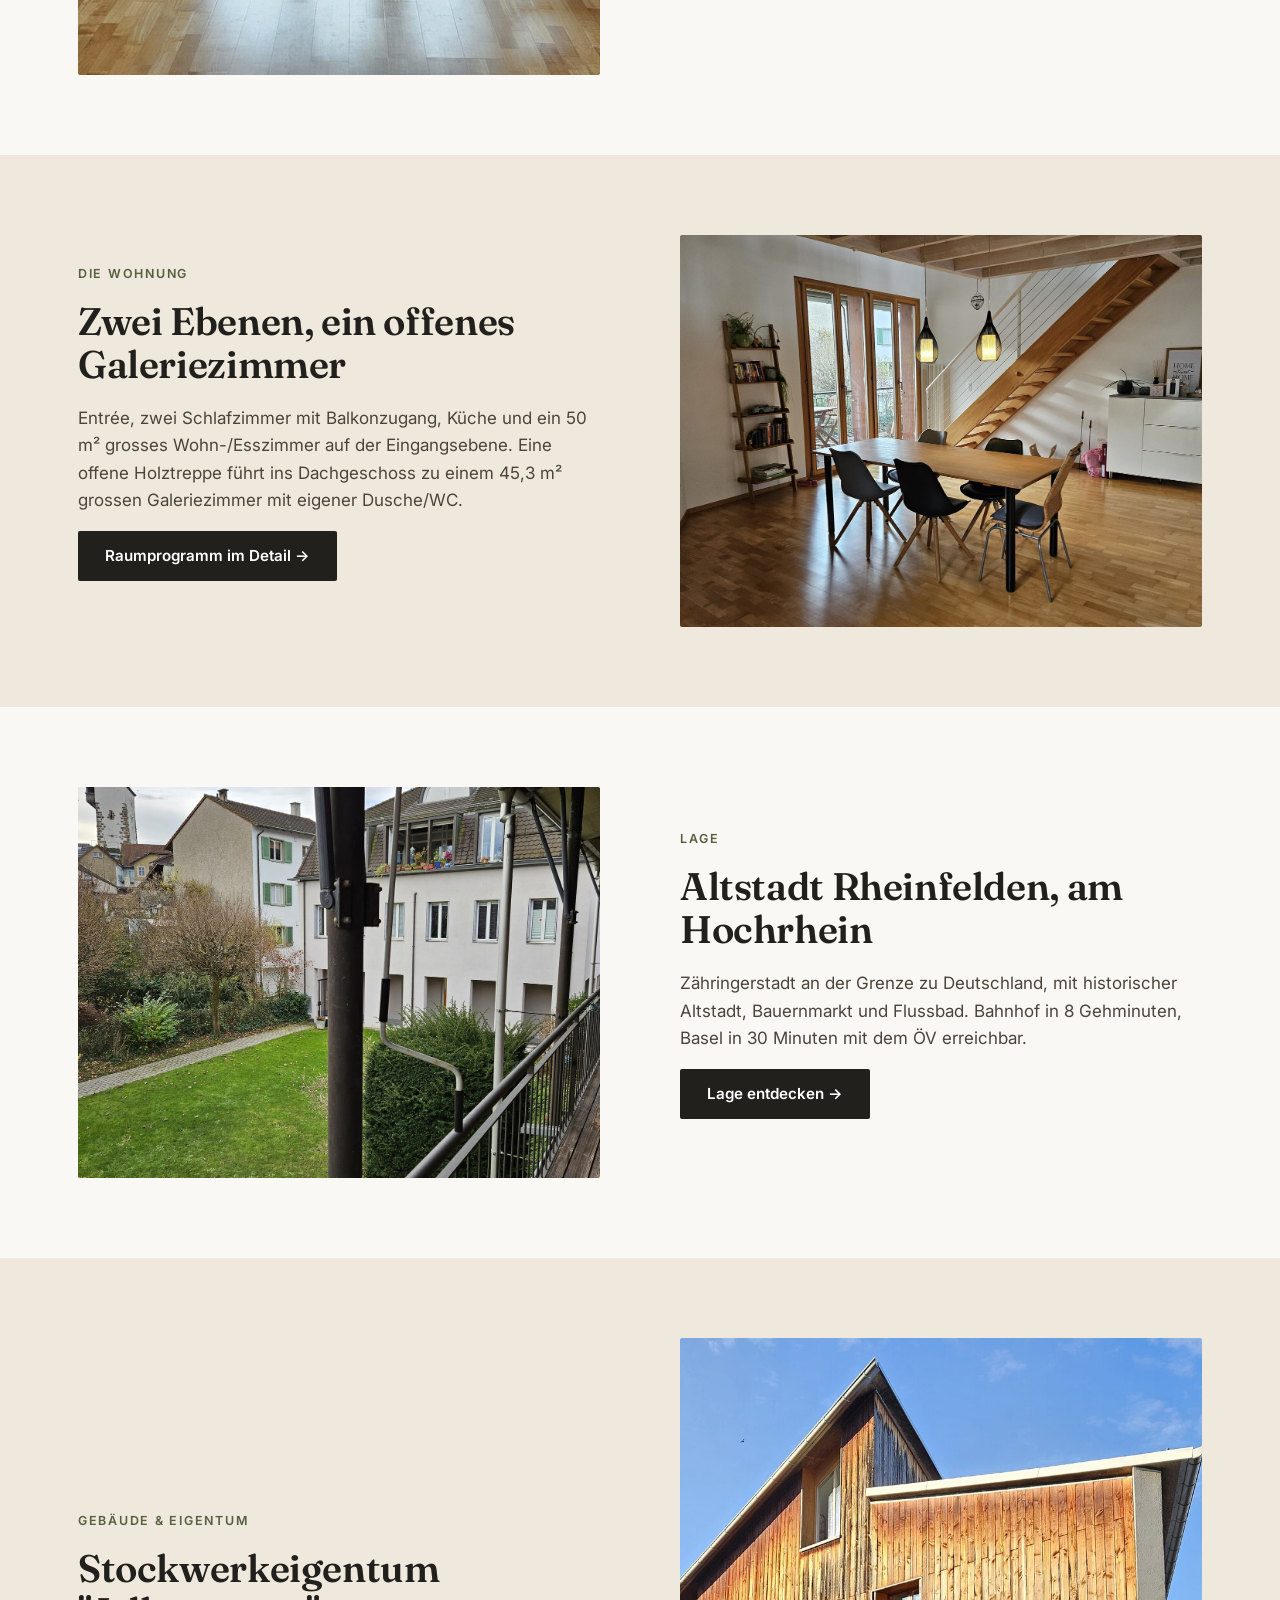
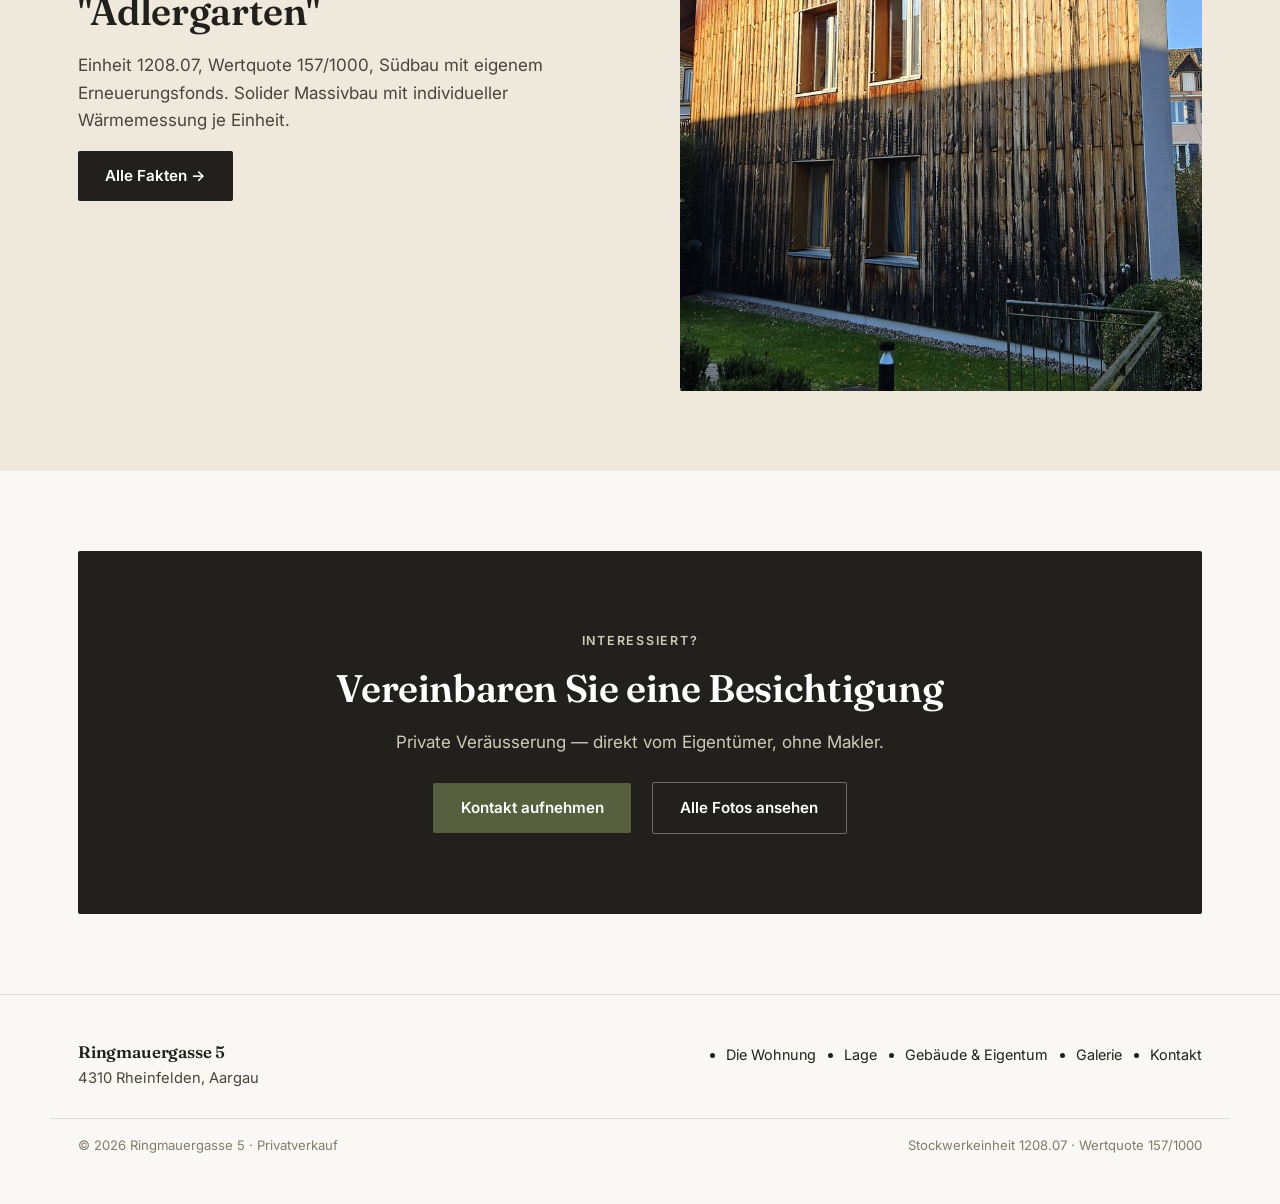
==== commit 28f6867b: "fixed home page" ====
--- a/index.html
+++ b/index.html
@@ -35,13 +35,11 @@
   </nav>
 </header>
 
-<section class="hero hero-home">
+<section class="hero">
   <img src="assets/img/exterior-hero.jpg" alt="Fassade Ringmauergasse 5 im Abendlicht">
-  <div class="hero-headline">
+  <div class="hero-content">
     <span class="eyebrow">Privatverkauf · Rheinfelden, Aargau</span>
     <h1>Wohnen an der Stadtmauer von Rheinfelden</h1>
-  </div>
-  <div class="hero-content">
     <p class="hero-sub">Mitten in der Altstadt, dort wo die alte Stadtmauer auf zeitgenössische Architektur trifft: eine grosszügige 4½-Zimmer-Maisonette-Dachwohnung in einem ehemaligen Kurgarten.</p>
     <div class="facts-bar">
       <div><span class="num">4½</span><span class="label">Zimmer</span></div>
--- a/assets/css/style.css
+++ b/assets/css/style.css
@@ -211,59 +211,6 @@
   min-height: 46vh;
 }
 
-/* Home hero: one-line headline set high in the sky, fully clear of the
-   roofline; supporting line + facts-bar grouped low, against the darker
-   base of the photo where contrast is already strong. */
-.hero-home {
-  display: flex;
-  flex-direction: column;
-  justify-content: space-between;
-}
-.hero-home::after {
-  background: linear-gradient(
-    180deg,
-    rgba(15, 14, 11, 0.58) 0%,
-    rgba(15, 14, 11, 0.22) 22%,
-    rgba(15, 14, 11, 0) 38%,
-    rgba(15, 14, 11, 0) 60%,
-    rgba(15, 14, 11, 0.55) 84%,
-    rgba(15, 14, 11, 0.82) 100%
-  );
-}
-.hero-home .hero-headline {
-  position: relative;
-  z-index: 2;
-  width: 100%;
-  max-width: var(--container);
-  margin: 0 auto;
-  padding: var(--space-4) var(--space-3) 0;
-  box-sizing: border-box;
-}
-.hero-home .hero-headline .eyebrow {
-  color: #d8d2bd;
-  text-shadow: 0 3px 16px rgba(0, 0, 0, 0.55);
-}
-.hero-home h1 {
-  color: #fff;
-  max-width: none;
-  white-space: nowrap;
-  font-size: clamp(1.7rem, 3vw, 2.4rem);
-  text-shadow: 0 3px 20px rgba(0, 0, 0, 0.55);
-}
-.hero-home .hero-sub {
-  text-shadow: 0 2px 14px rgba(0, 0, 0, 0.5);
-}
-.hero-home .facts-bar .num {
-  text-shadow: 0 2px 12px rgba(0, 0, 0, 0.45);
-}
-@media (max-width: 860px) {
-  .hero-home h1 {
-    white-space: normal;
-    max-width: 20ch;
-    font-size: clamp(1.8rem, 6vw, 2.6rem);
-  }
-}
-
 /* ---- Key facts bar ---- */
 .facts-bar {
   display: grid;
